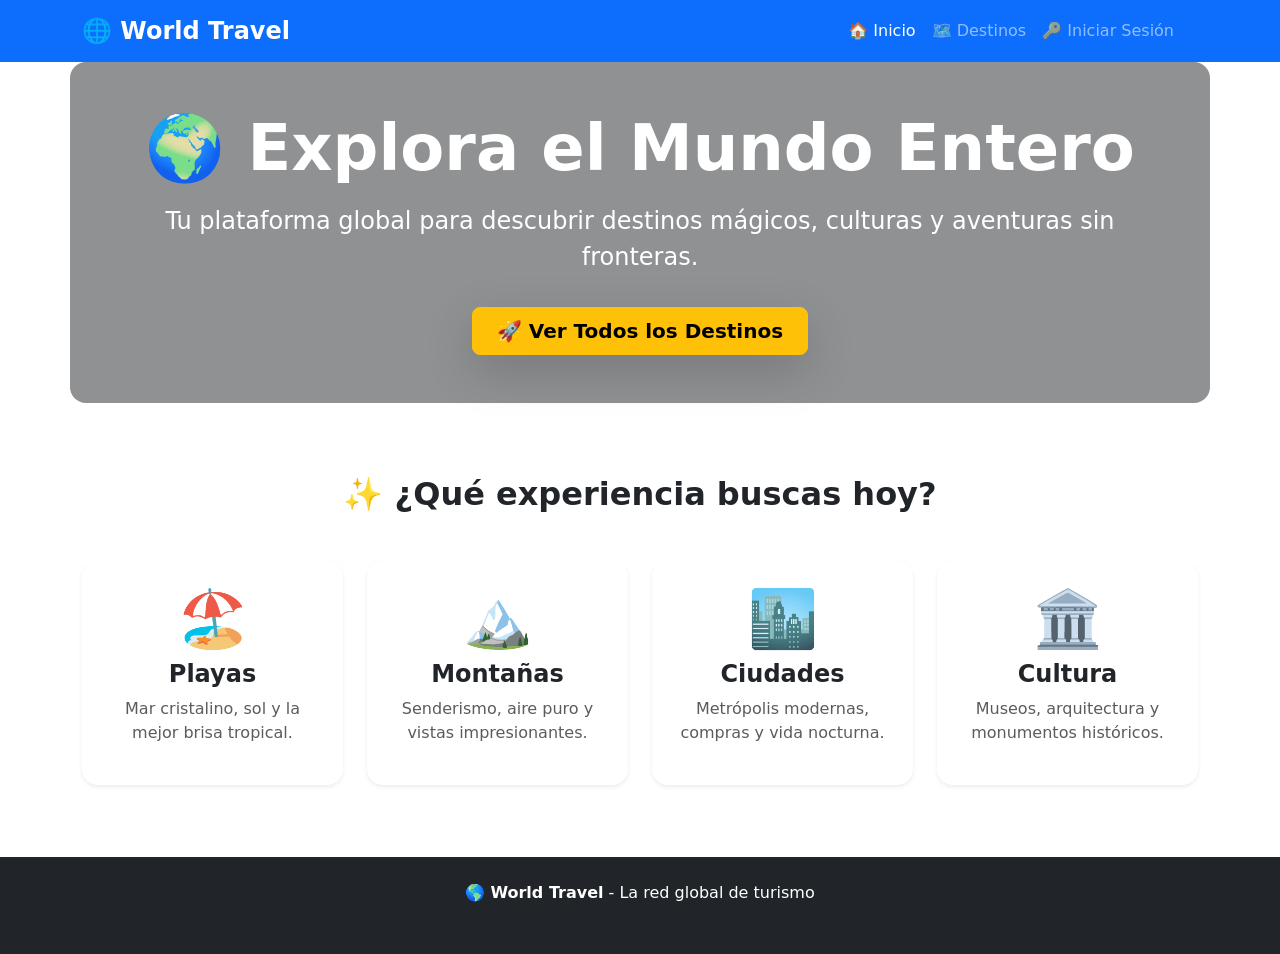
==== index.html @ fd70c7d6 "Add files via upload" ====
<!DOCTYPE html>
<html lang="es">
<head>
    <meta charset="UTF-8">
    <meta name="viewport" content="width=device-width, initial-scale=1.0">
    <title>Global Travel | Base Mundial</title>
    <!-- Bootstrap CSS -->
    <link href="https://cdn.jsdelivr.net/npm/bootstrap@5.3.2/dist/css/bootstrap.min.css" rel="stylesheet">
    <!-- Estilos Propios -->
    <link rel="stylesheet" href="css/estilos.css">
</head>
<body>

    <!-- Menú de Navegación con Emoticones y Selector de Idioma -->
    <nav class="navbar navbar-expand-lg navbar-dark bg-primary sticky-top">
        <div class="container">
            <a class="navbar-brand fw-bold fs-4" href="index.html">🌐 World Travel</a>
            
            <button class="navbar-toggler" type="button" data-bs-toggle="collapse" data-bs-target="#menu">
                <span class="navbar-toggler-icon"></span>
            </button>
            
            <div class="collapse navbar-collapse" id="menu">
                <ul class="navbar-nav ms-auto align-items-lg-center">
                    <li class="nav-item">
                        <a class="nav-link active" href="index.html">🏠 Inicio</a>
                    </li>
                    <li class="nav-item">
                        <a class="nav-link" href="destinos.html">🗺️ Destinos</a>
                    </li>
                    <li class="nav-item me-lg-3">
                        <a class="nav-link" href="login.html">🔑 Iniciar Sesión</a>
                    </li>
                    <!-- Selector de Traducción Mundial -->
                    <li class="nav-item mt-2 mt-lg-0">
                        <div id="google_translate_element"></div>
                    </li>
                </ul>
            </div>
        </div>
    </nav>

    <!-- Banner / Hero Principal Mundial -->
    <header class="hero-section text-center text-white d-flex align-items-center justify-content-center">
        <div class="container bg-dark bg-opacity-50 p-5 rounded-4 backdrop-blur">
            <h1 class="display-3 fw-bold mb-3">🌍 Explora el Mundo Entero</h1>
            <p class="lead fs-4">Tu plataforma global para descubrir destinos mágicos, culturas y aventuras sin fronteras.</p>
            <a href="destinos.html" class="btn btn-warning btn-lg mt-3 fw-bold px-4 py-2 shadow-lg">🚀 Ver Todos los Destinos</a>
        </div>
    </header>

    <!-- Sección de Categorías con Emoticones -->
    <section class="container my-5 py-4">
        <h2 class="text-center mb-5 fw-bold">✨ ¿Qué experiencia buscas hoy?</h2>
        <div class="row g-4 text-center">
            <div class="col-md-3">
                <div class="p-4 border-0 shadow-sm rounded-4 bg-white h-100 hover-card">
                    <div class="display-4 mb-2">🏖️</div>
                    <h4 class="fw-bold">Playas</h4>
                    <p class="text-muted">Mar cristalino, sol y la mejor brisa tropical.</p>
                </div>
            </div>
            <div class="col-md-3">
                <div class="p-4 border-0 shadow-sm rounded-4 bg-white h-100 hover-card">
                    <div class="display-4 mb-2">🏔️</div>
                    <h4 class="fw-bold">Montañas</h4>
                    <p class="text-muted">Senderismo, aire puro y vistas impresionantes.</p>
                </div>
            </div>
            <div class="col-md-3">
                <div class="p-4 border-0 shadow-sm rounded-4 bg-white h-100 hover-card">
                    <div class="display-4 mb-2">🏙️</div>
                    <h4 class="fw-bold">Ciudades</h4>
                    <p class="text-muted">Metrópolis modernas, compras y vida nocturna.</p>
                </div>
            </div>
            <div class="col-md-3">
                <div class="p-4 border-0 shadow-sm rounded-4 bg-white h-100 hover-card">
                    <div class="display-4 mb-2">🏛️</div>
                    <h4 class="fw-bold">Cultura</h4>
                    <p class="text-muted">Museos, arquitectura y monumentos históricos.</p>
                </div>
            </div>
        </div>
    </section>

    <!-- Footer Mundial -->
    <footer class="bg-dark text-white text-center py-4 mt-auto">
        <div class="container">
            <p class="mb-1">🌎 <strong>World Travel</strong> - La red global de turismo</p>
            <p class="text-muted small mb-0">&copy; 2026 Todos los derechos reservados.</p>
        </div>
    </footer>

    <!-- Scripts de Bootstrap y Google Translate -->
    <script src="https://cdn.jsdelivr.net/npm/bootstrap@5.3.2/dist/js/bootstrap.bundle.min.js"></script>
    
    <!-- Script Oficial de Traducción Multilenguaje -->
    <script type="text/javascript">
        function googleTranslateElementInit() {
            new google.translate.TranslateElement({
                pageLanguage: 'es',
                includedLanguages: 'en,fr,de,it,pt,ja,zh-CN,ar,ru,es',
                layout: google.translate.TranslateElement.InlineLayout.SIMPLE
            }, 'google_translate_element');
        }
    </script>
    <script type="text/javascript" src="//translate.google.com/translate_a/element.js?cb=googleTranslateElementInit"></script>
</body>
</html>
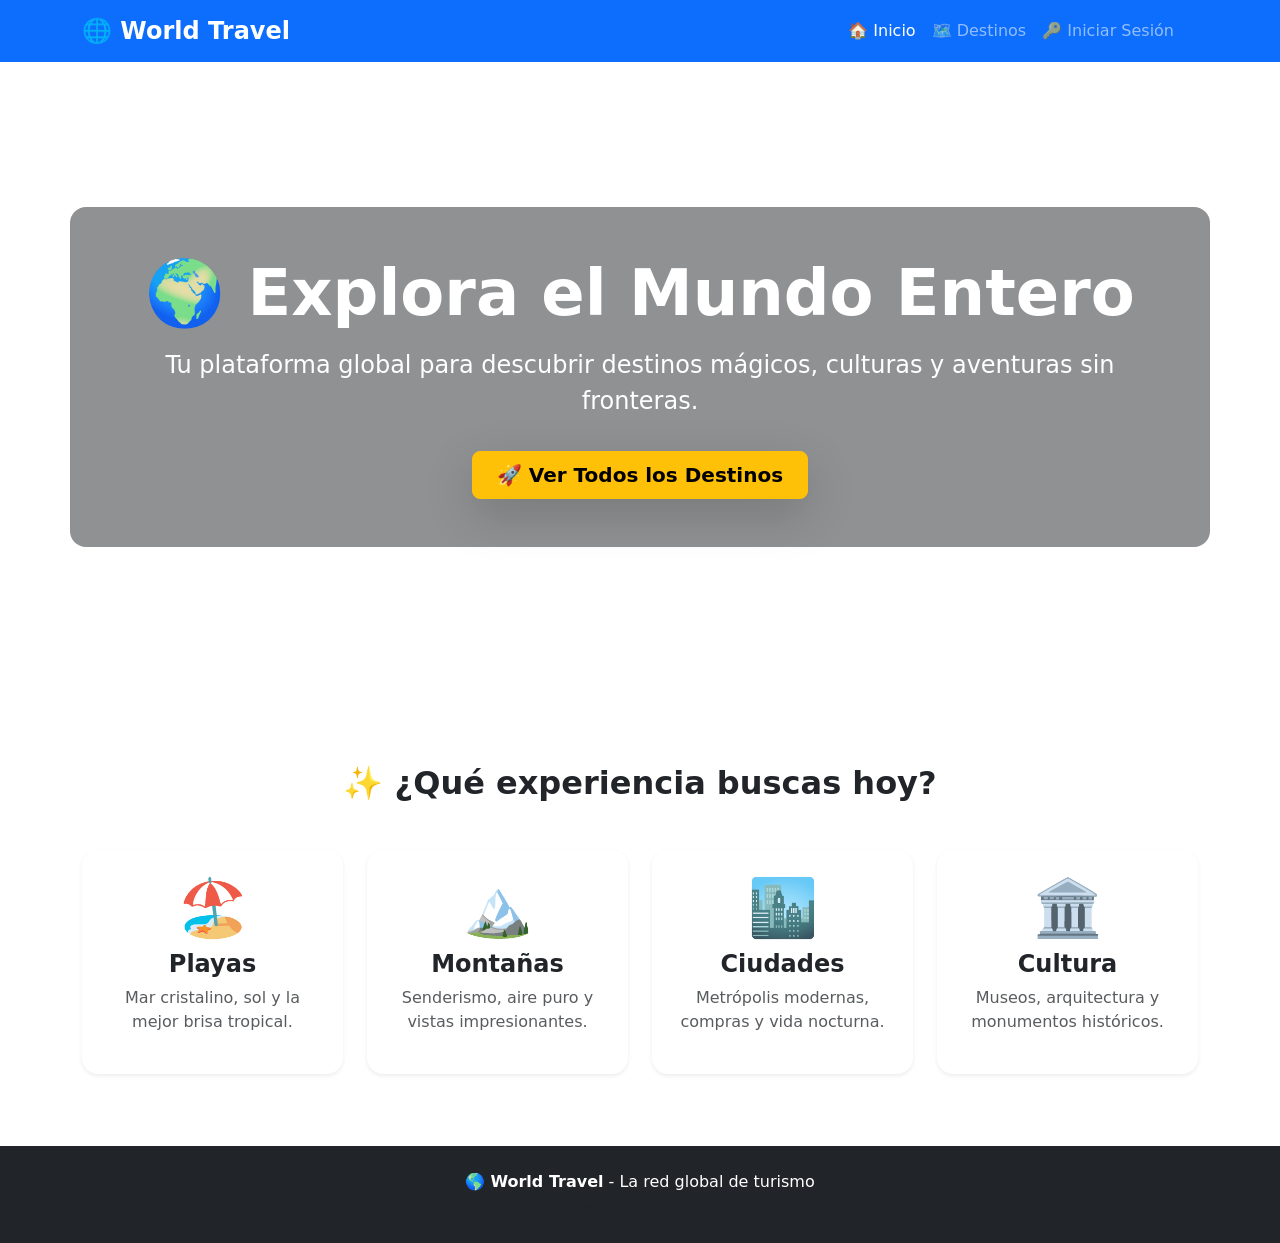
==== commit 724a9967: "Update index.html" ====
--- a/index.html
+++ b/index.html
@@ -7,7 +7,7 @@
     <!-- Bootstrap CSS -->
     <link href="https://cdn.jsdelivr.net/npm/bootstrap@5.3.2/dist/css/bootstrap.min.css" rel="stylesheet">
     <!-- Estilos Propios -->
-    <link rel="stylesheet" href="css/estilos.css">
+    <link rel="stylesheet" href="estilos.css">
 </head>
 <body>
 
@@ -93,7 +93,7 @@
     </footer>
 
     <!-- Scripts de Bootstrap y Google Translate -->
-    <script src="https://cdn.jsdelivr.net/npm/bootstrap@5.3.2/dist/js/bootstrap.bundle.min.js"></script>
+    <script src="script.js"></script>
     
     <!-- Script Oficial de Traducción Multilenguaje -->
     <script type="text/javascript">
@@ -107,4 +107,4 @@
     </script>
     <script type="text/javascript" src="//translate.google.com/translate_a/element.js?cb=googleTranslateElementInit"></script>
 </body>
-</html>+</html>
--- a/estilos.css
+++ b/estilos.css
@@ -0,0 +1,42 @@
+/* ==========================================
+   1. ESTILOS BASE Y GENERALES (Página Principal)
+   ========================================== */
+
+/* Estilos para el Hero/Header de index.html */
+.hero-section {
+    background: url('https://images.unsplash.com/photo-1488646953014-85cb44e25828?auto=format&fit=crop&w=1600&q=80') center/cover no-repeat;
+    min-height: 70vh;
+}
+
+.backdrop-blur {
+    backdrop-filter: blur(5px);
+}
+
+/* Efectos en tarjetas generales */
+.hover-card {
+    transition: transform 0.3s ease, box-shadow 0.3s ease;
+}
+
+.hover-card:hover {
+    transform: translateY(-5px);
+    box-shadow: 0 10px 20px rgba(0,0,0,0.15) !important;
+}
+
+/* ==========================================
+   2. ESTILOS PARA DESTINOS Y VUELOS (NUEVO)
+   ========================================== */
+
+/* Ajuste de imágenes en las tarjetas de destinos */
+.card-img-top {
+    height: 200px;
+    object-fit: cover;
+}
+
+/* Bloque destacado con la aerolínea y precio del vuelo */
+.flight-info {
+    background-color: #f8f9fa;
+    border-left: 4px solid #0d6efd;
+    padding: 10px 12px;
+    border-radius: 6px;
+    margin-top: 10px;
+}
